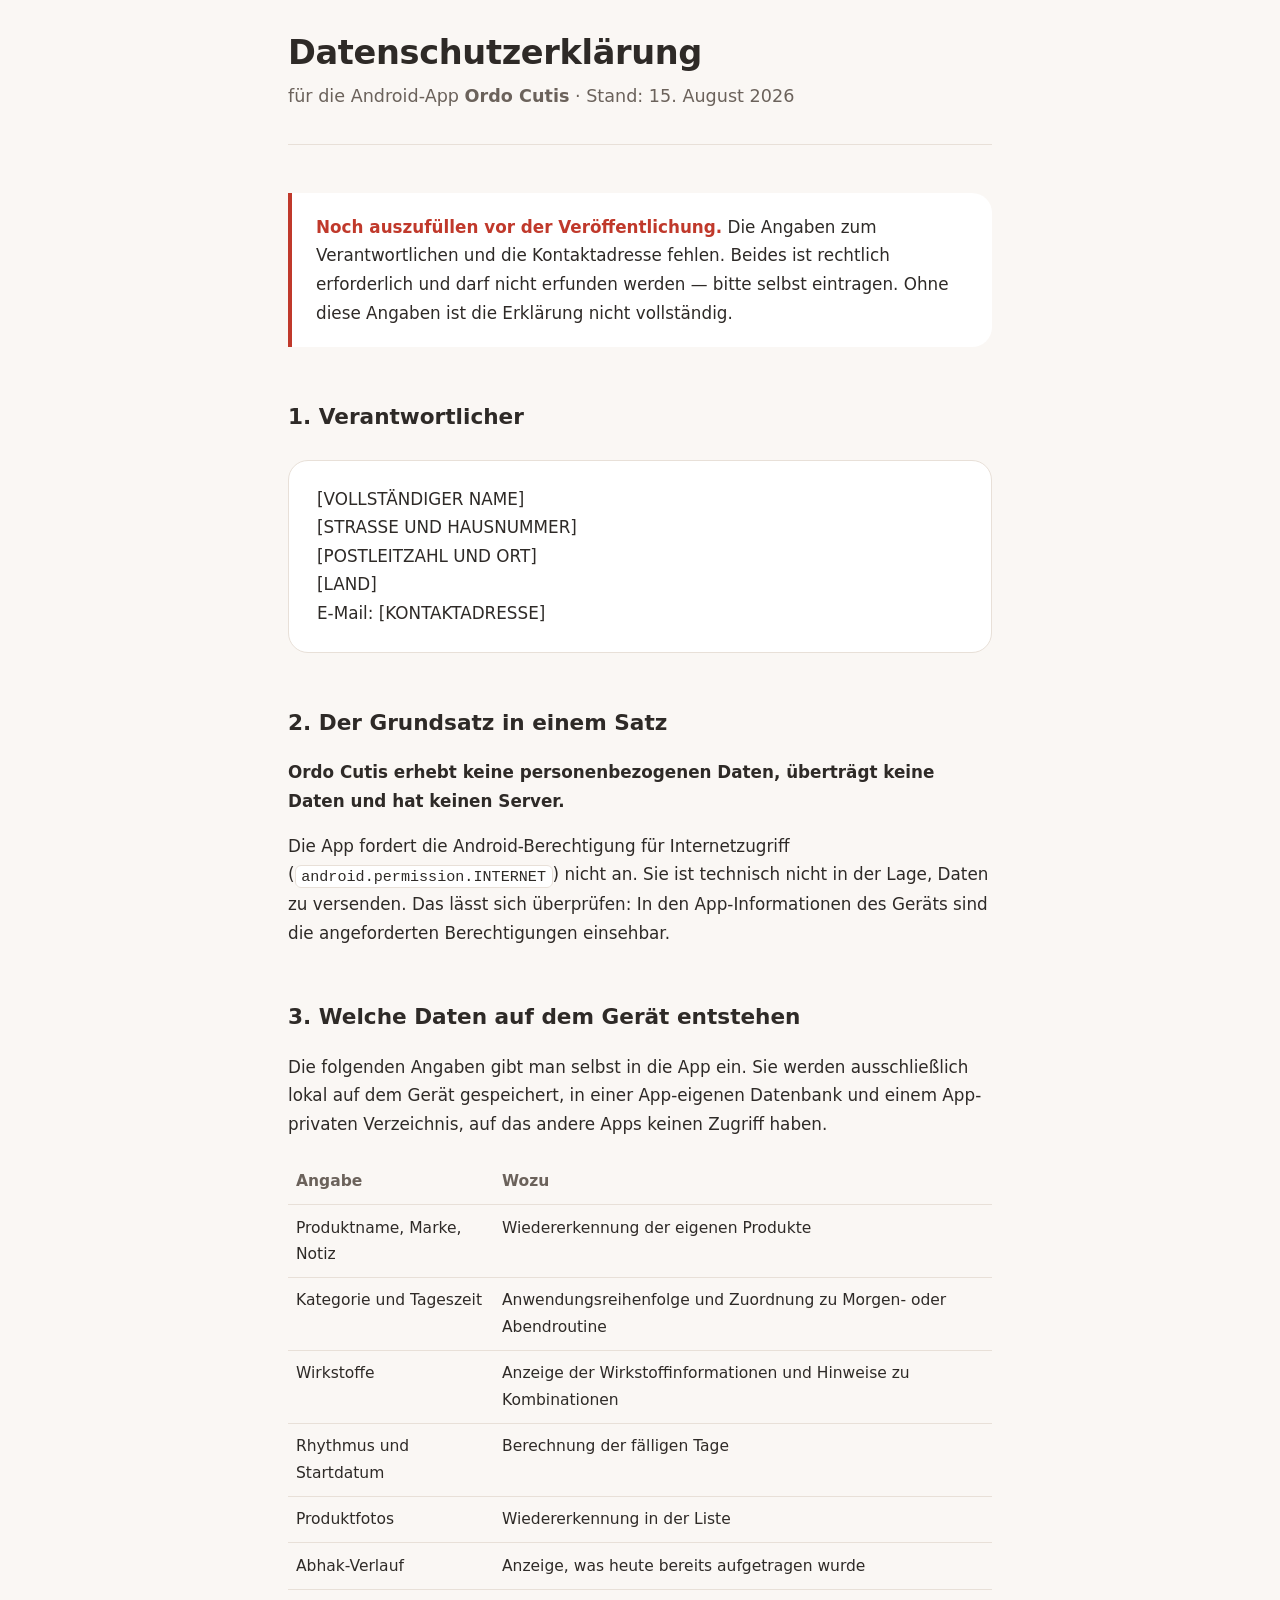
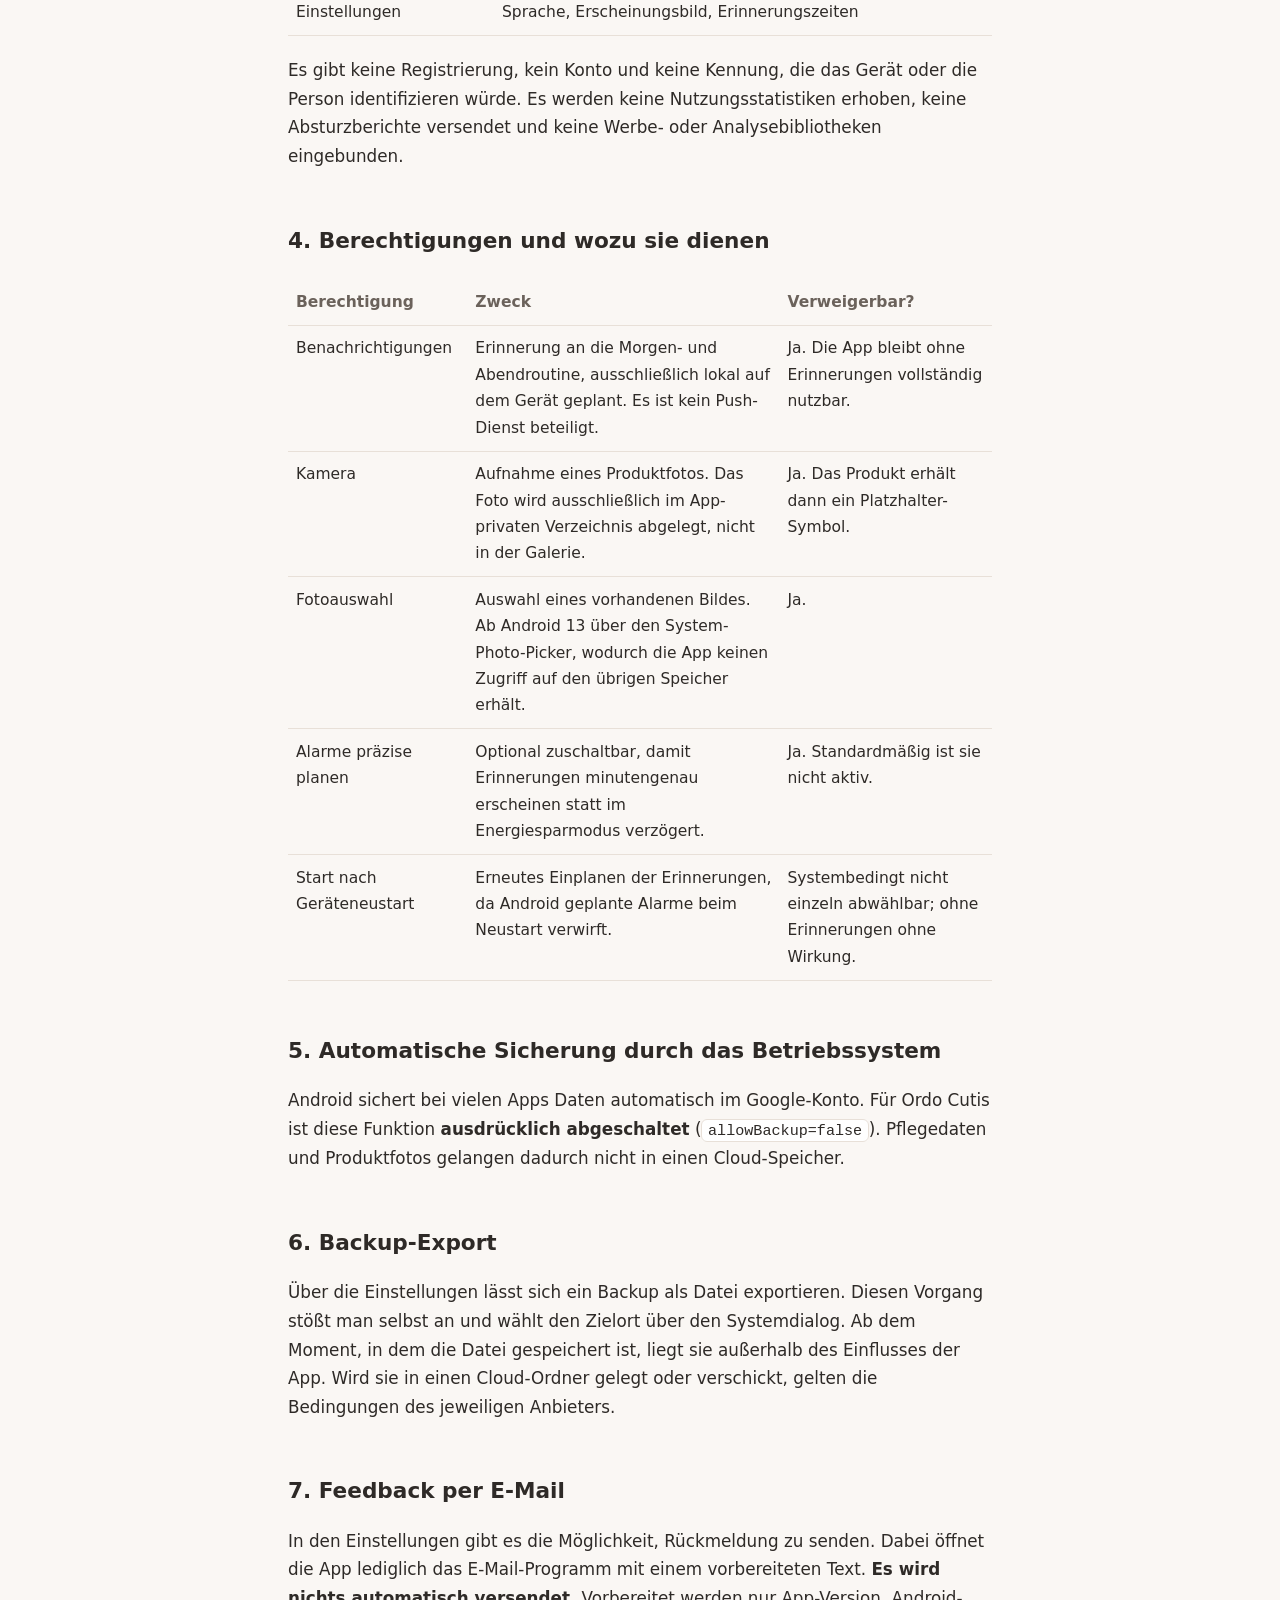
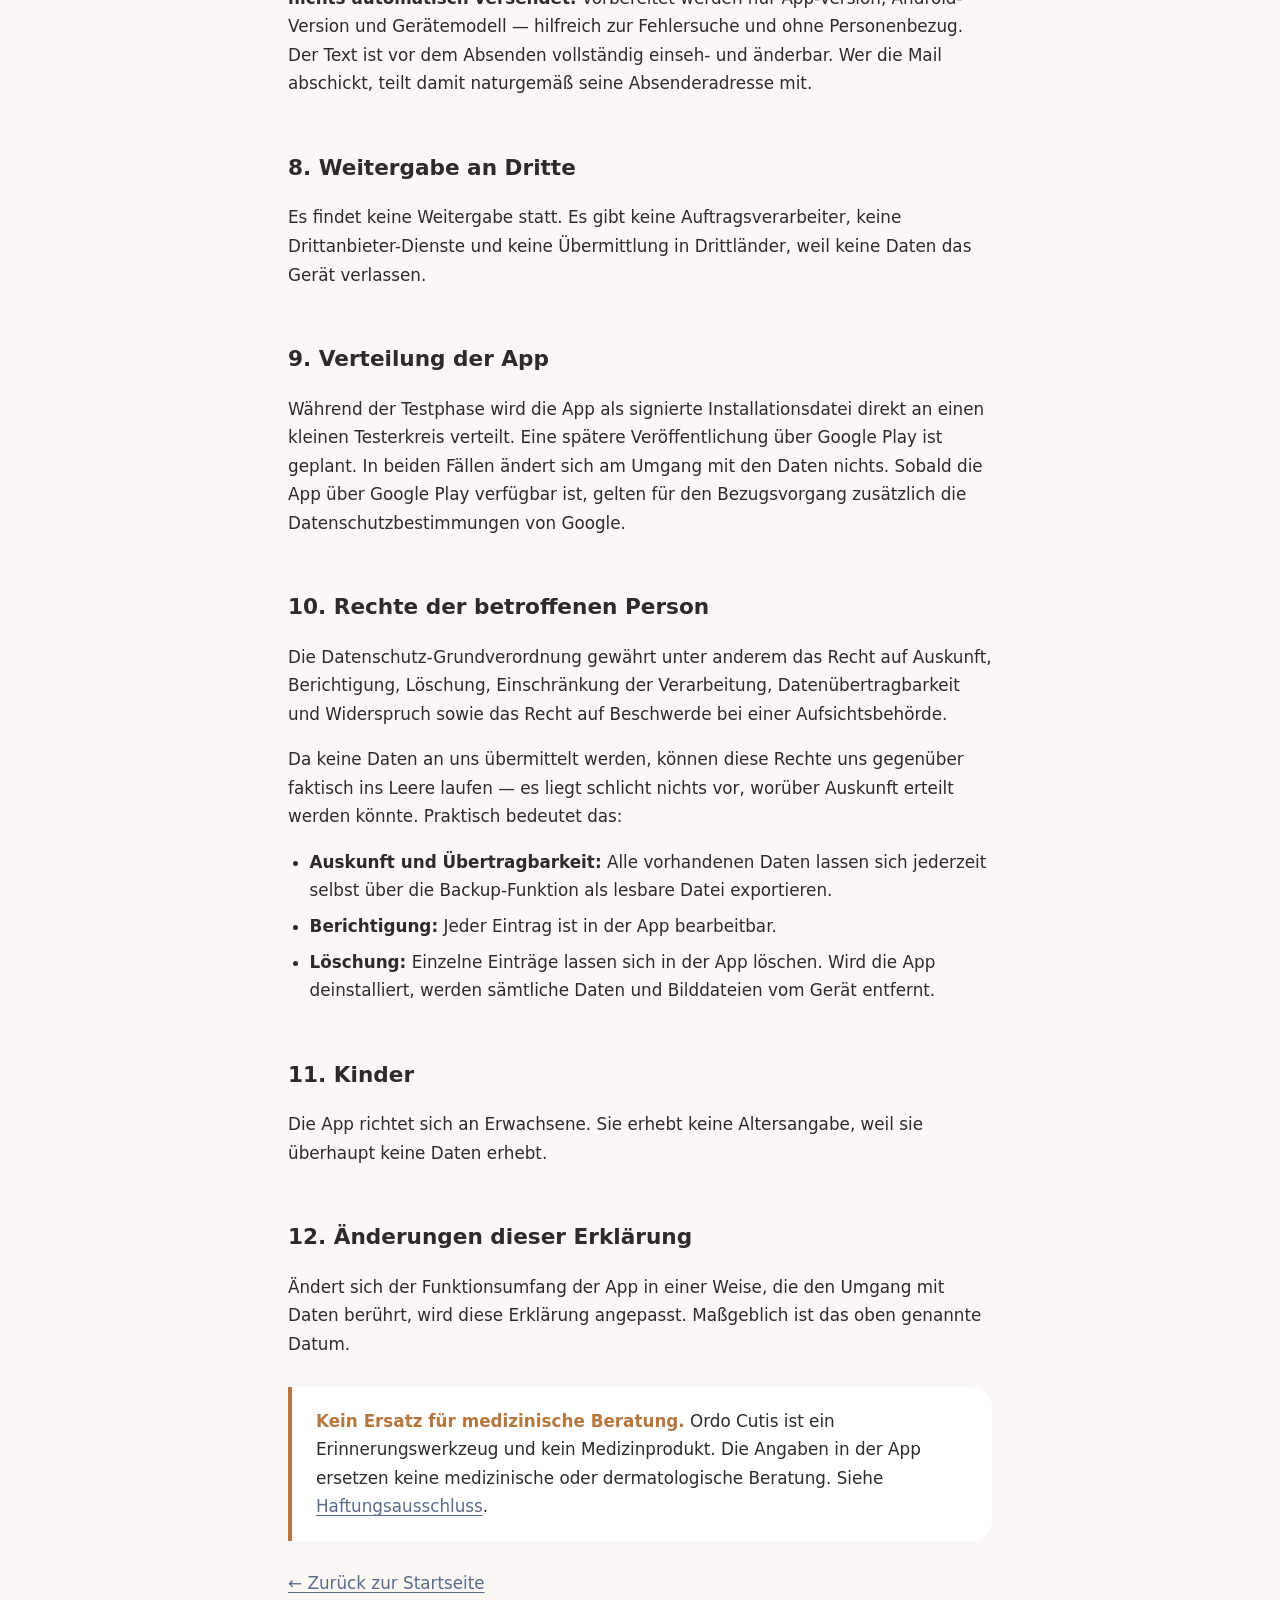
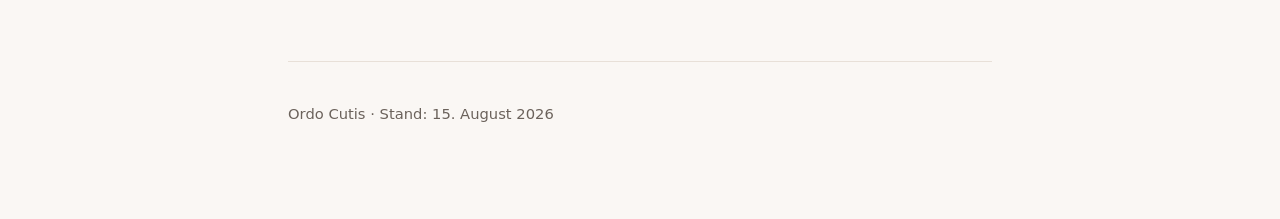
==== datenschutz.html @ ed02987b "Projektseite mit Datenschutzerklaerung und Haftungsausschluss Statische Seite ohne Framework und ohn" ====
<!DOCTYPE html>
<html lang="de">
<head>
<meta charset="utf-8">
<meta name="viewport" content="width=device-width, initial-scale=1">
<title>Datenschutzerklärung — Ordo Cutis</title>
<meta name="description" content="Datenschutzerklärung der App Ordo Cutis. Die App erhebt keine Daten, überträgt nichts und funktioniert vollständig offline.">
<link rel="stylesheet" href="style.css">
</head>
<body>

<header>
  <h1>Datenschutzerklärung</h1>
  <p class="untertitel">für die Android-App <strong>Ordo Cutis</strong> · Stand: 15. August 2026</p>
</header>

<main>

<div class="platzhalter">
  <strong>Noch auszufüllen vor der Veröffentlichung.</strong>
  Die Angaben zum Verantwortlichen und die Kontaktadresse fehlen. Beides ist
  rechtlich erforderlich und darf nicht erfunden werden — bitte selbst
  eintragen. Ohne diese Angaben ist die Erklärung nicht vollständig.
</div>

<h2>1. Verantwortlicher</h2>

<div class="karte">
<p style="margin:0">
[VOLLSTÄNDIGER NAME]<br>
[STRASSE UND HAUSNUMMER]<br>
[POSTLEITZAHL UND ORT]<br>
[LAND]<br>
E-Mail: [KONTAKTADRESSE]
</p>
</div>

<h2>2. Der Grundsatz in einem Satz</h2>

<p>
<strong>Ordo Cutis erhebt keine personenbezogenen Daten, überträgt keine Daten
und hat keinen Server.</strong>
</p>

<p>
Die App fordert die Android-Berechtigung für Internetzugriff
(<code>android.permission.INTERNET</code>) nicht an. Sie ist technisch nicht in
der Lage, Daten zu versenden. Das lässt sich überprüfen: In den
App-Informationen des Geräts sind die angeforderten Berechtigungen einsehbar.
</p>

<h2>3. Welche Daten auf dem Gerät entstehen</h2>

<p>
Die folgenden Angaben gibt man selbst in die App ein. Sie werden
ausschließlich lokal auf dem Gerät gespeichert, in einer App-eigenen Datenbank
und einem App-privaten Verzeichnis, auf das andere Apps keinen Zugriff haben.
</p>

<table>
  <tr><th>Angabe</th><th>Wozu</th></tr>
  <tr><td>Produktname, Marke, Notiz</td><td>Wiedererkennung der eigenen Produkte</td></tr>
  <tr><td>Kategorie und Tageszeit</td><td>Anwendungsreihenfolge und Zuordnung zu Morgen- oder Abendroutine</td></tr>
  <tr><td>Wirkstoffe</td><td>Anzeige der Wirkstoffinformationen und Hinweise zu Kombinationen</td></tr>
  <tr><td>Rhythmus und Startdatum</td><td>Berechnung der fälligen Tage</td></tr>
  <tr><td>Produktfotos</td><td>Wiedererkennung in der Liste</td></tr>
  <tr><td>Abhak-Verlauf</td><td>Anzeige, was heute bereits aufgetragen wurde</td></tr>
  <tr><td>Einstellungen</td><td>Sprache, Erscheinungsbild, Erinnerungszeiten</td></tr>
</table>

<p>
Es gibt keine Registrierung, kein Konto und keine Kennung, die das Gerät oder
die Person identifizieren würde. Es werden keine Nutzungsstatistiken erhoben,
keine Absturzberichte versendet und keine Werbe- oder Analysebibliotheken
eingebunden.
</p>

<h2>4. Berechtigungen und wozu sie dienen</h2>

<table>
  <tr><th>Berechtigung</th><th>Zweck</th><th>Verweigerbar?</th></tr>
  <tr>
    <td>Benachrichtigungen</td>
    <td>Erinnerung an die Morgen- und Abendroutine, ausschließlich lokal auf
        dem Gerät geplant. Es ist kein Push-Dienst beteiligt.</td>
    <td>Ja. Die App bleibt ohne Erinnerungen vollständig nutzbar.</td>
  </tr>
  <tr>
    <td>Kamera</td>
    <td>Aufnahme eines Produktfotos. Das Foto wird ausschließlich im
        App-privaten Verzeichnis abgelegt, nicht in der Galerie.</td>
    <td>Ja. Das Produkt erhält dann ein Platzhalter-Symbol.</td>
  </tr>
  <tr>
    <td>Fotoauswahl</td>
    <td>Auswahl eines vorhandenen Bildes. Ab Android 13 über den System-Photo-Picker,
        wodurch die App keinen Zugriff auf den übrigen Speicher erhält.</td>
    <td>Ja.</td>
  </tr>
  <tr>
    <td>Alarme präzise planen</td>
    <td>Optional zuschaltbar, damit Erinnerungen minutengenau erscheinen statt
        im Energiesparmodus verzögert.</td>
    <td>Ja. Standardmäßig ist sie nicht aktiv.</td>
  </tr>
  <tr>
    <td>Start nach Geräteneustart</td>
    <td>Erneutes Einplanen der Erinnerungen, da Android geplante Alarme beim
        Neustart verwirft.</td>
    <td>Systembedingt nicht einzeln abwählbar; ohne Erinnerungen ohne Wirkung.</td>
  </tr>
</table>

<h2>5. Automatische Sicherung durch das Betriebssystem</h2>

<p>
Android sichert bei vielen Apps Daten automatisch im Google-Konto. Für
Ordo Cutis ist diese Funktion <strong>ausdrücklich abgeschaltet</strong>
(<code>allowBackup=false</code>). Pflegedaten und Produktfotos gelangen dadurch
nicht in einen Cloud-Speicher.
</p>

<h2>6. Backup-Export</h2>

<p>
Über die Einstellungen lässt sich ein Backup als Datei exportieren. Diesen
Vorgang stößt man selbst an und wählt den Zielort über den Systemdialog. Ab dem
Moment, in dem die Datei gespeichert ist, liegt sie außerhalb des Einflusses
der App. Wird sie in einen Cloud-Ordner gelegt oder verschickt, gelten die
Bedingungen des jeweiligen Anbieters.
</p>

<h2>7. Feedback per E-Mail</h2>

<p>
In den Einstellungen gibt es die Möglichkeit, Rückmeldung zu senden. Dabei
öffnet die App lediglich das E-Mail-Programm mit einem vorbereiteten Text.
<strong>Es wird nichts automatisch versendet.</strong> Vorbereitet werden nur
App-Version, Android-Version und Gerätemodell — hilfreich zur Fehlersuche und
ohne Personenbezug. Der Text ist vor dem Absenden vollständig einseh- und
änderbar. Wer die Mail abschickt, teilt damit naturgemäß seine
Absenderadresse mit.
</p>

<h2>8. Weitergabe an Dritte</h2>

<p>
Es findet keine Weitergabe statt. Es gibt keine Auftragsverarbeiter, keine
Drittanbieter-Dienste und keine Übermittlung in Drittländer, weil keine Daten
das Gerät verlassen.
</p>

<h2>9. Verteilung der App</h2>

<p>
Während der Testphase wird die App als signierte Installationsdatei direkt an
einen kleinen Testerkreis verteilt. Eine spätere Veröffentlichung über Google
Play ist geplant. In beiden Fällen ändert sich am Umgang mit den Daten nichts.
Sobald die App über Google Play verfügbar ist, gelten für den Bezugsvorgang
zusätzlich die Datenschutzbestimmungen von Google.
</p>

<h2>10. Rechte der betroffenen Person</h2>

<p>
Die Datenschutz-Grundverordnung gewährt unter anderem das Recht auf Auskunft,
Berichtigung, Löschung, Einschränkung der Verarbeitung, Datenübertragbarkeit
und Widerspruch sowie das Recht auf Beschwerde bei einer Aufsichtsbehörde.
</p>

<p>
Da keine Daten an uns übermittelt werden, können diese Rechte uns gegenüber
faktisch ins Leere laufen — es liegt schlicht nichts vor, worüber Auskunft
erteilt werden könnte. Praktisch bedeutet das:
</p>

<ul>
  <li><strong>Auskunft und Übertragbarkeit:</strong> Alle vorhandenen Daten
      lassen sich jederzeit selbst über die Backup-Funktion als lesbare Datei
      exportieren.</li>
  <li><strong>Berichtigung:</strong> Jeder Eintrag ist in der App bearbeitbar.</li>
  <li><strong>Löschung:</strong> Einzelne Einträge lassen sich in der App
      löschen. Wird die App deinstalliert, werden sämtliche Daten und
      Bilddateien vom Gerät entfernt.</li>
</ul>

<h2>11. Kinder</h2>

<p>
Die App richtet sich an Erwachsene. Sie erhebt keine Altersangabe, weil sie
überhaupt keine Daten erhebt.
</p>

<h2>12. Änderungen dieser Erklärung</h2>

<p>
Ändert sich der Funktionsumfang der App in einer Weise, die den Umgang mit
Daten berührt, wird diese Erklärung angepasst. Maßgeblich ist das oben
genannte Datum.
</p>

<div class="hinweis">
  <strong>Kein Ersatz für medizinische Beratung.</strong>
  Ordo Cutis ist ein Erinnerungswerkzeug und kein Medizinprodukt. Die
  Angaben in der App ersetzen keine medizinische oder dermatologische
  Beratung. Siehe <a href="haftungsausschluss.html">Haftungsausschluss</a>.
</div>

<p><a href="index.html">← Zurück zur Startseite</a></p>

</main>

<footer>
  <p>Ordo Cutis · Stand: 15. August 2026</p>
</footer>

</body>
</html>
---- style.css ----
/* Ordo Cutis - Projektseite
   Ruhig, hell, hautfreundlich: warme Neutraltoene, viel Weissraum,
   weiche Radien, keine harten Schatten. Bewusst ohne Framework und ohne
   externe Ressourcen - die Seite soll in fuenf Jahren noch unveraendert
   funktionieren. */

:root {
  --grund: #faf7f4;
  --flaeche: #ffffff;
  --text: #2e2a27;
  --text-leise: #6b625b;
  --linie: #e8e0d8;
  --akzent-morgen: #b8763f;
  --akzent-abend: #5a6b8c;
  --radius: 20px;
  --breite: 44rem;
}

@media (prefers-color-scheme: dark) {
  :root {
    --grund: #1c1917;
    --flaeche: #262220;
    --text: #ede7e1;
    --text-leise: #a89e96;
    --linie: #3a3431;
    --akzent-morgen: #e0a068;
    --akzent-abend: #93a6cc;
  }
}

* { box-sizing: border-box; }

body {
  margin: 0;
  padding: 2rem 1.25rem 5rem;
  background: var(--grund);
  color: var(--text);
  font-family: "Segoe UI", system-ui, -apple-system, sans-serif;
  font-size: 1.05rem;
  line-height: 1.7;
}

main { max-width: var(--breite); margin: 0 auto; }

header {
  max-width: var(--breite);
  margin: 0 auto 3rem;
  padding-bottom: 2rem;
  border-bottom: 1px solid var(--linie);
}

h1 {
  font-size: 2.1rem;
  line-height: 1.25;
  margin: 0 0 .5rem;
  letter-spacing: -0.01em;
}

.untertitel {
  color: var(--text-leise);
  font-size: 1.1rem;
  margin: 0;
}

h2 {
  font-size: 1.35rem;
  margin: 2.75rem 0 .75rem;
  padding-top: .5rem;
}

h3 { font-size: 1.1rem; margin: 1.75rem 0 .5rem; }

a { color: var(--akzent-abend); text-underline-offset: 3px; }
a:hover { color: var(--akzent-morgen); }

.karte {
  background: var(--flaeche);
  border: 1px solid var(--linie);
  border-radius: var(--radius);
  padding: 1.5rem 1.75rem;
  margin: 1.5rem 0;
}

.hinweis {
  border-left: 4px solid var(--akzent-morgen);
  background: var(--flaeche);
  border-radius: 0 var(--radius) var(--radius) 0;
  padding: 1.25rem 1.5rem;
  margin: 1.75rem 0;
}

.hinweis strong { color: var(--akzent-morgen); }

.platzhalter {
  border-left: 4px solid #c0392b;
  background: var(--flaeche);
  border-radius: 0 var(--radius) var(--radius) 0;
  padding: 1.25rem 1.5rem;
  margin: 1.75rem 0;
}

.platzhalter strong { color: #c0392b; }

ul { padding-left: 1.35rem; }
li { margin: .45rem 0; }

.sprachen {
  display: flex;
  flex-wrap: wrap;
  gap: .75rem;
  margin: 1.5rem 0 0;
  padding: 0;
  list-style: none;
}

.sprachen a {
  display: inline-block;
  padding: .4rem 1rem;
  border: 1px solid var(--linie);
  border-radius: 999px;
  background: var(--flaeche);
  text-decoration: none;
  font-size: .95rem;
}

footer {
  max-width: var(--breite);
  margin: 4rem auto 0;
  padding-top: 1.5rem;
  border-top: 1px solid var(--linie);
  color: var(--text-leise);
  font-size: .92rem;
}

table {
  width: 100%;
  border-collapse: collapse;
  margin: 1.25rem 0;
  font-size: .97rem;
}

th, td {
  text-align: left;
  padding: .6rem .5rem;
  border-bottom: 1px solid var(--linie);
  vertical-align: top;
}

th { color: var(--text-leise); font-weight: 600; }

code {
  background: var(--flaeche);
  border: 1px solid var(--linie);
  border-radius: 6px;
  padding: .1rem .35rem;
  font-size: .9em;
}
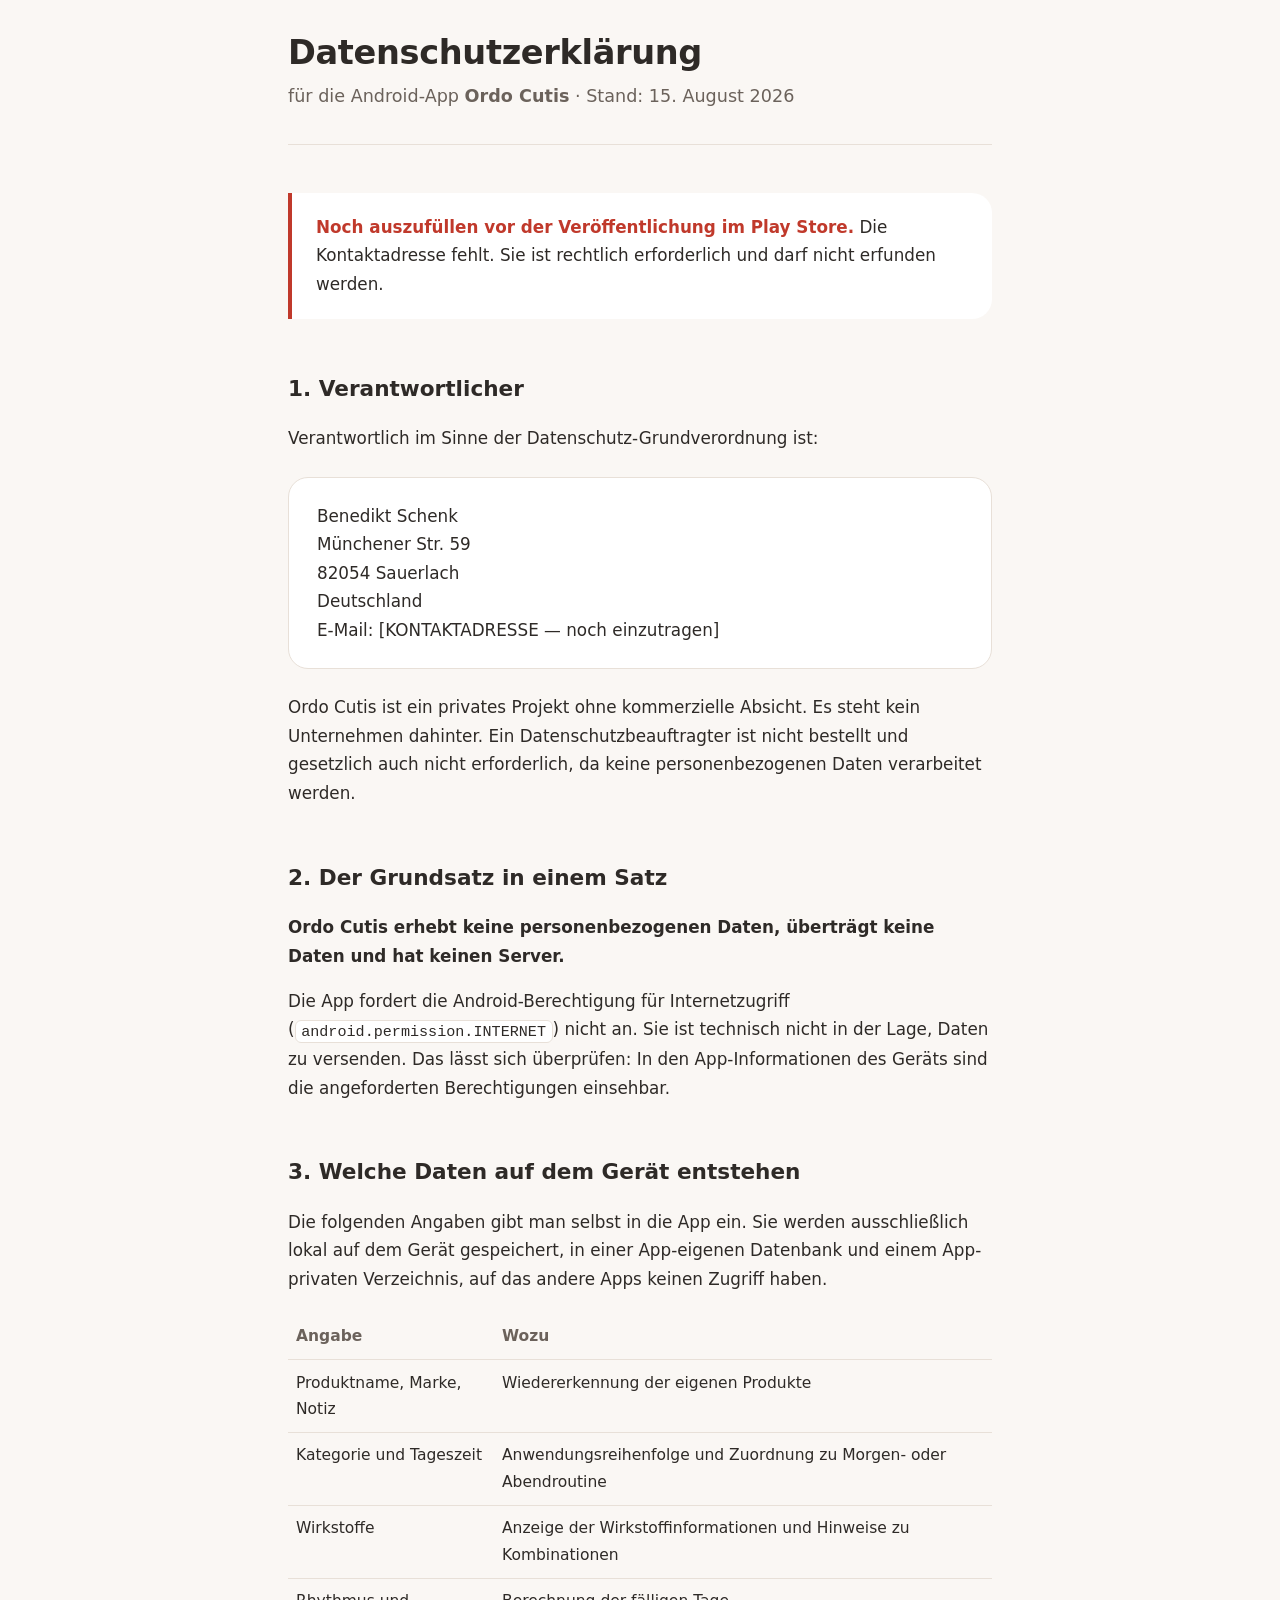
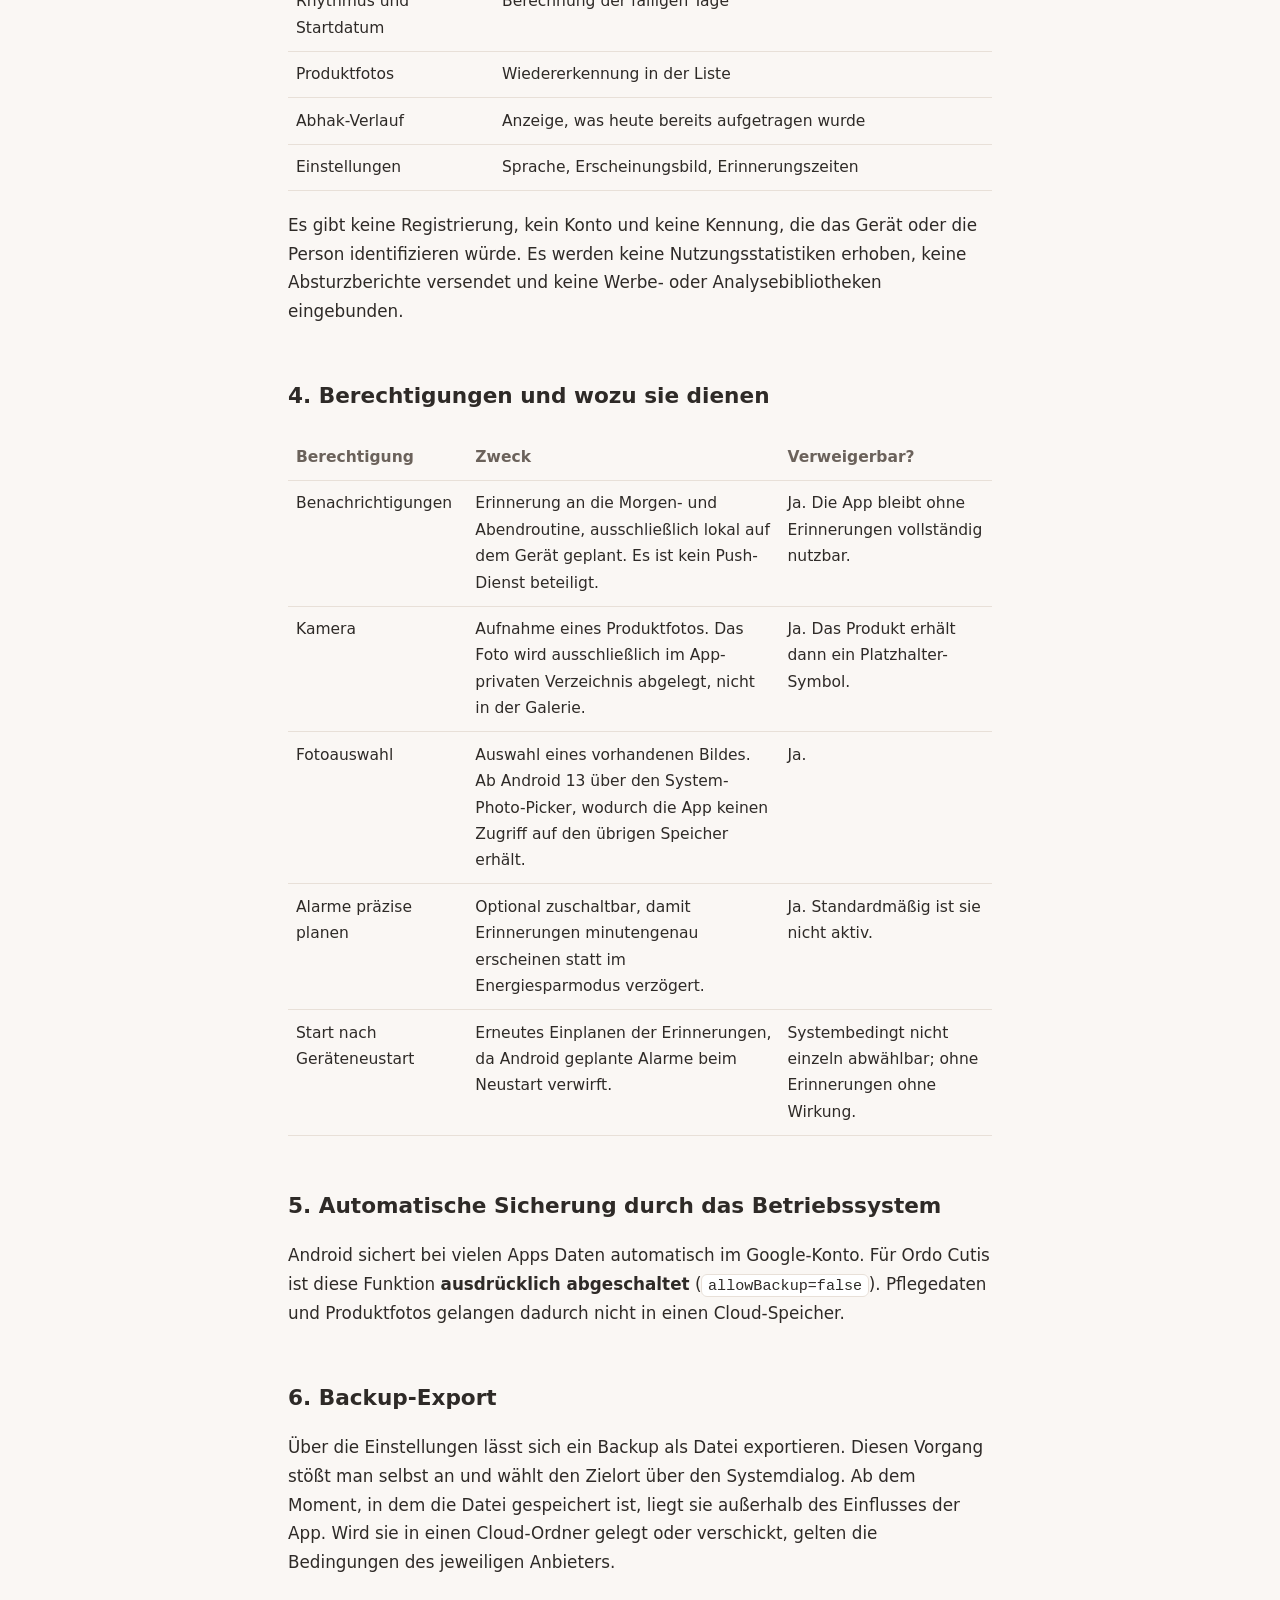
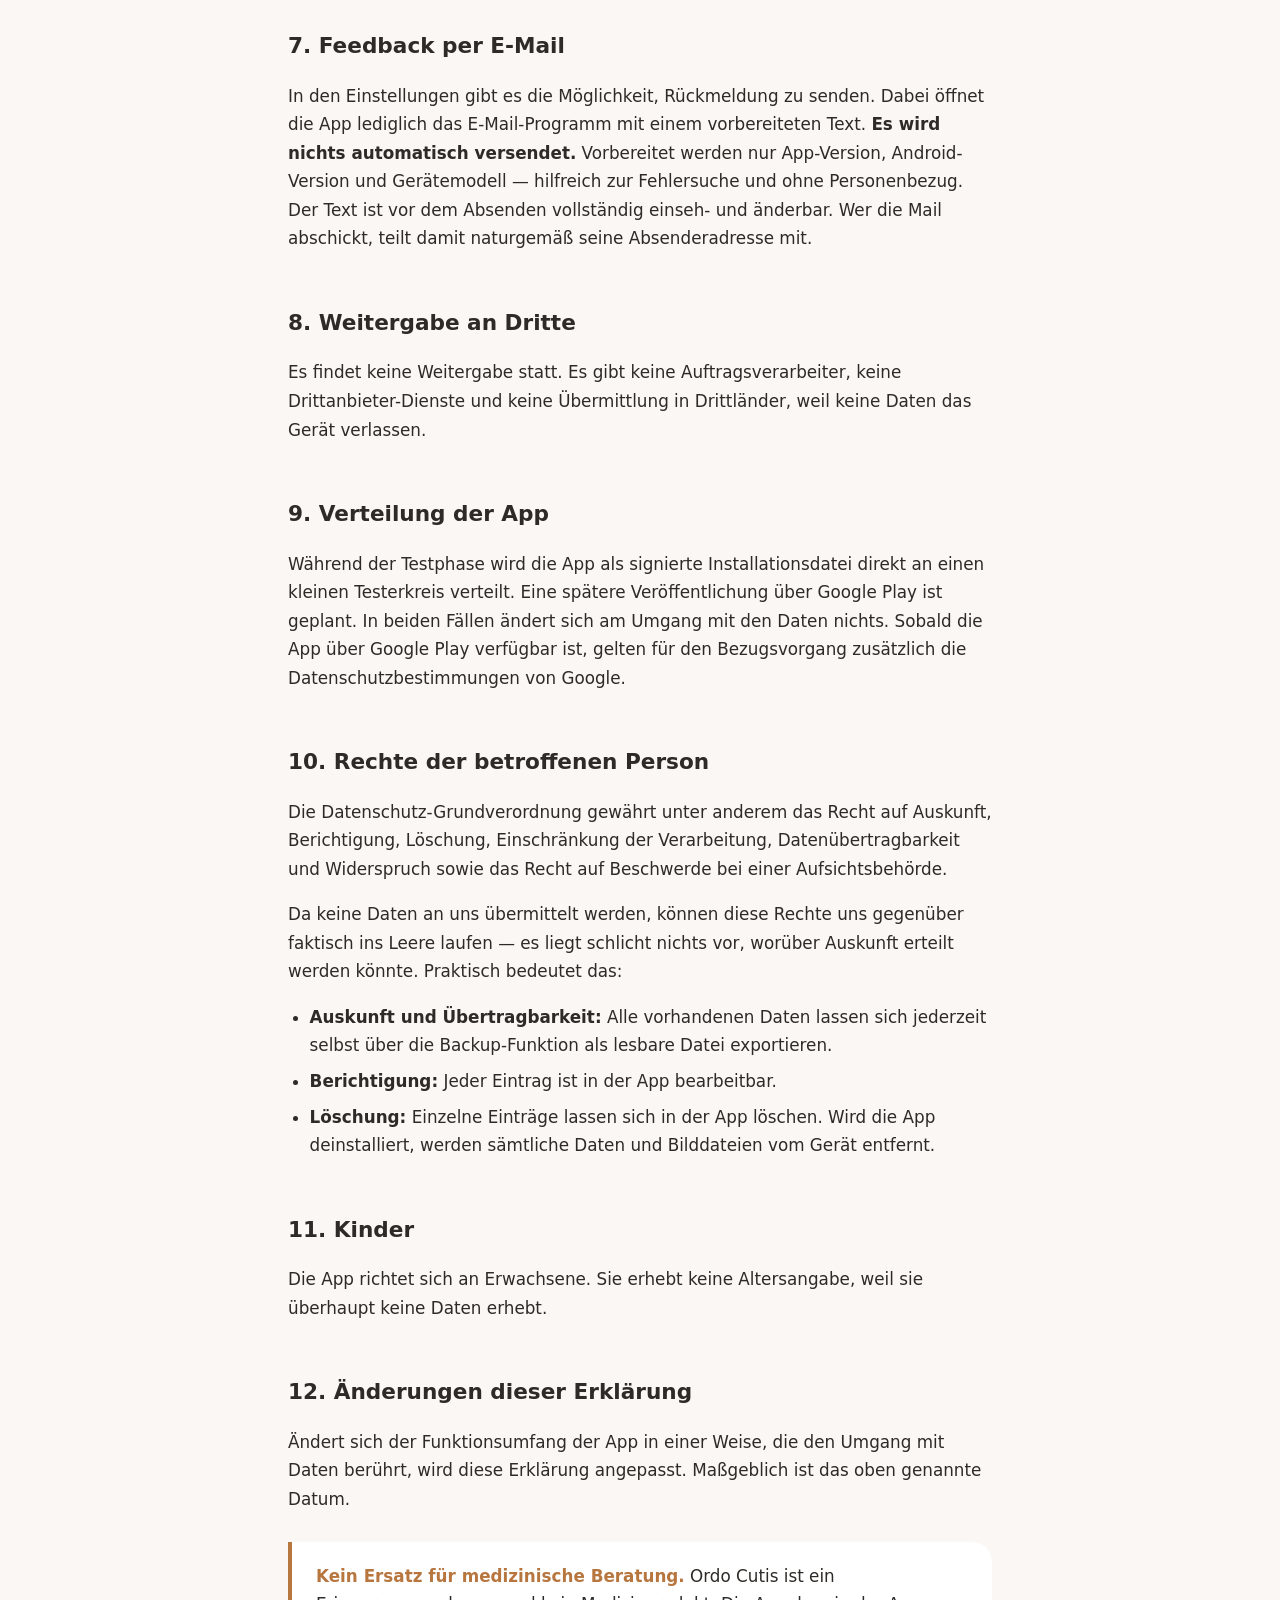
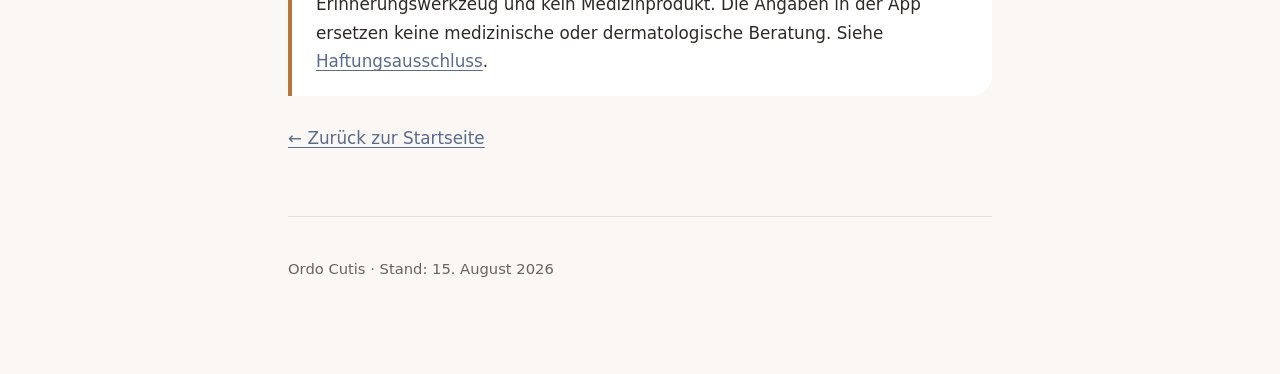
==== commit 7f91b13f: "Verantwortlichen eingetragen und Impressum ergaenzt - Verantwortlicher nach DSGVO in Datenschutz DE " ====
--- a/datenschutz.html
+++ b/datenschutz.html
@@ -17,23 +17,31 @@
 <main>
 
 <div class="platzhalter">
-  <strong>Noch auszufüllen vor der Veröffentlichung.</strong>
-  Die Angaben zum Verantwortlichen und die Kontaktadresse fehlen. Beides ist
-  rechtlich erforderlich und darf nicht erfunden werden — bitte selbst
-  eintragen. Ohne diese Angaben ist die Erklärung nicht vollständig.
+  <strong>Noch auszufüllen vor der Veröffentlichung im Play Store.</strong>
+  Die Kontaktadresse fehlt. Sie ist rechtlich erforderlich und darf nicht
+  erfunden werden.
 </div>
 
 <h2>1. Verantwortlicher</h2>
+
+<p>Verantwortlich im Sinne der Datenschutz-Grundverordnung ist:</p>
 
 <div class="karte">
 <p style="margin:0">
-[VOLLSTÄNDIGER NAME]<br>
-[STRASSE UND HAUSNUMMER]<br>
-[POSTLEITZAHL UND ORT]<br>
-[LAND]<br>
-E-Mail: [KONTAKTADRESSE]
+Benedikt Schenk<br>
+Münchener Str. 59<br>
+82054 Sauerlach<br>
+Deutschland<br>
+E-Mail: [KONTAKTADRESSE — noch einzutragen]
 </p>
 </div>
+
+<p>
+Ordo Cutis ist ein privates Projekt ohne kommerzielle Absicht. Es steht kein
+Unternehmen dahinter. Ein Datenschutzbeauftragter ist nicht bestellt und
+gesetzlich auch nicht erforderlich, da keine personenbezogenen Daten
+verarbeitet werden.
+</p>
 
 <h2>2. Der Grundsatz in einem Satz</h2>
 
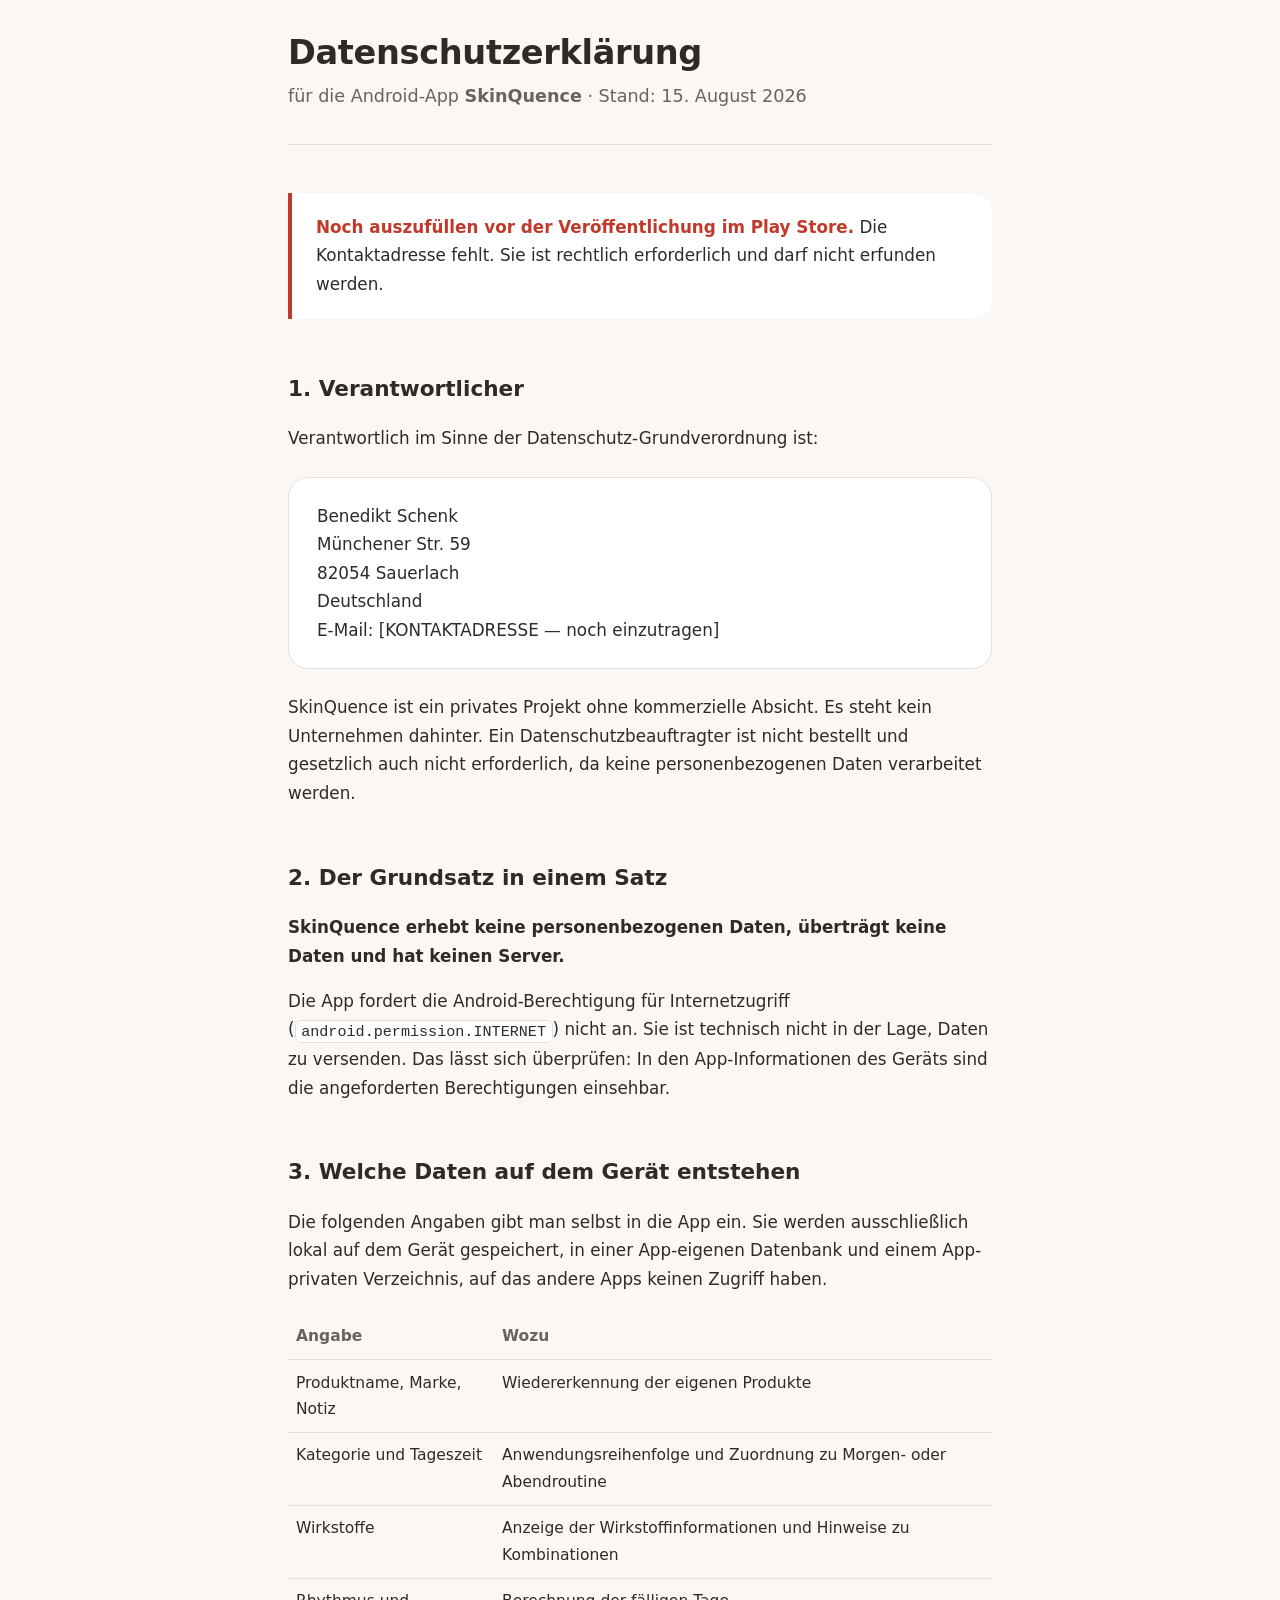
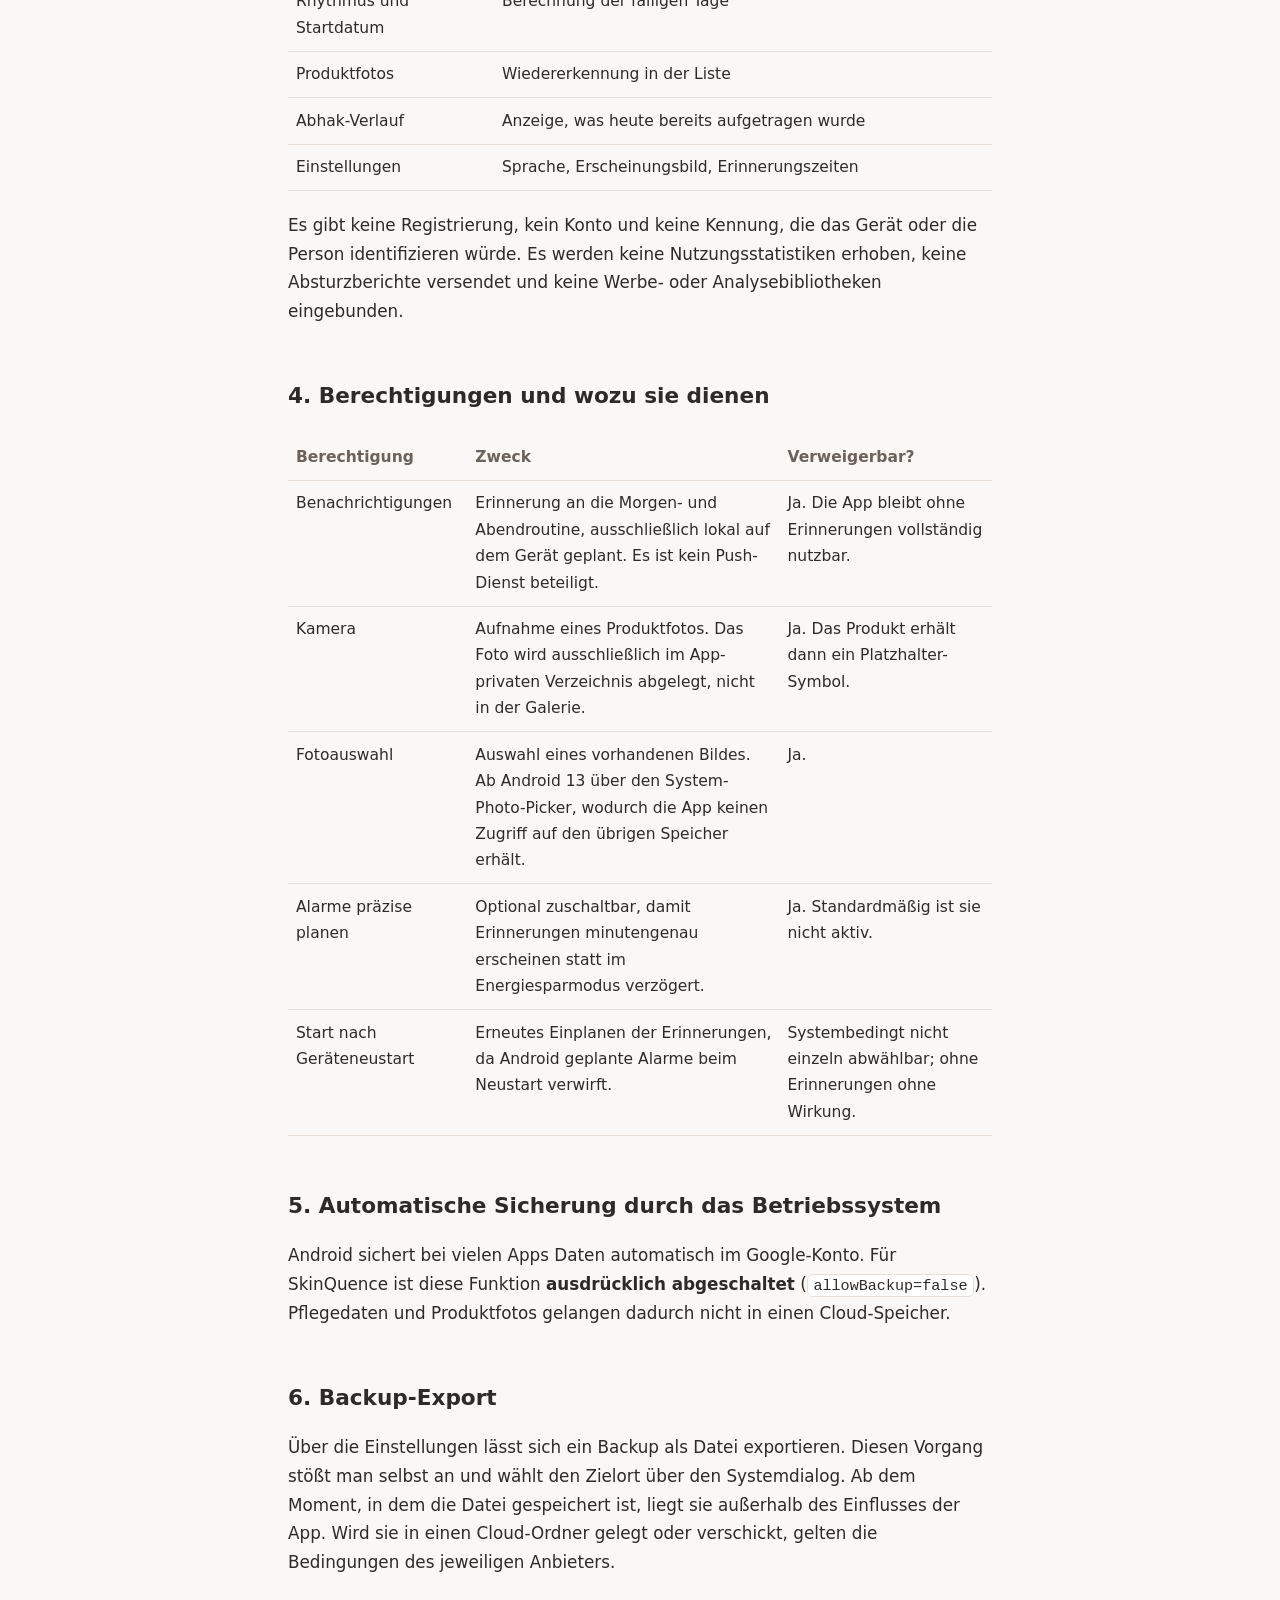
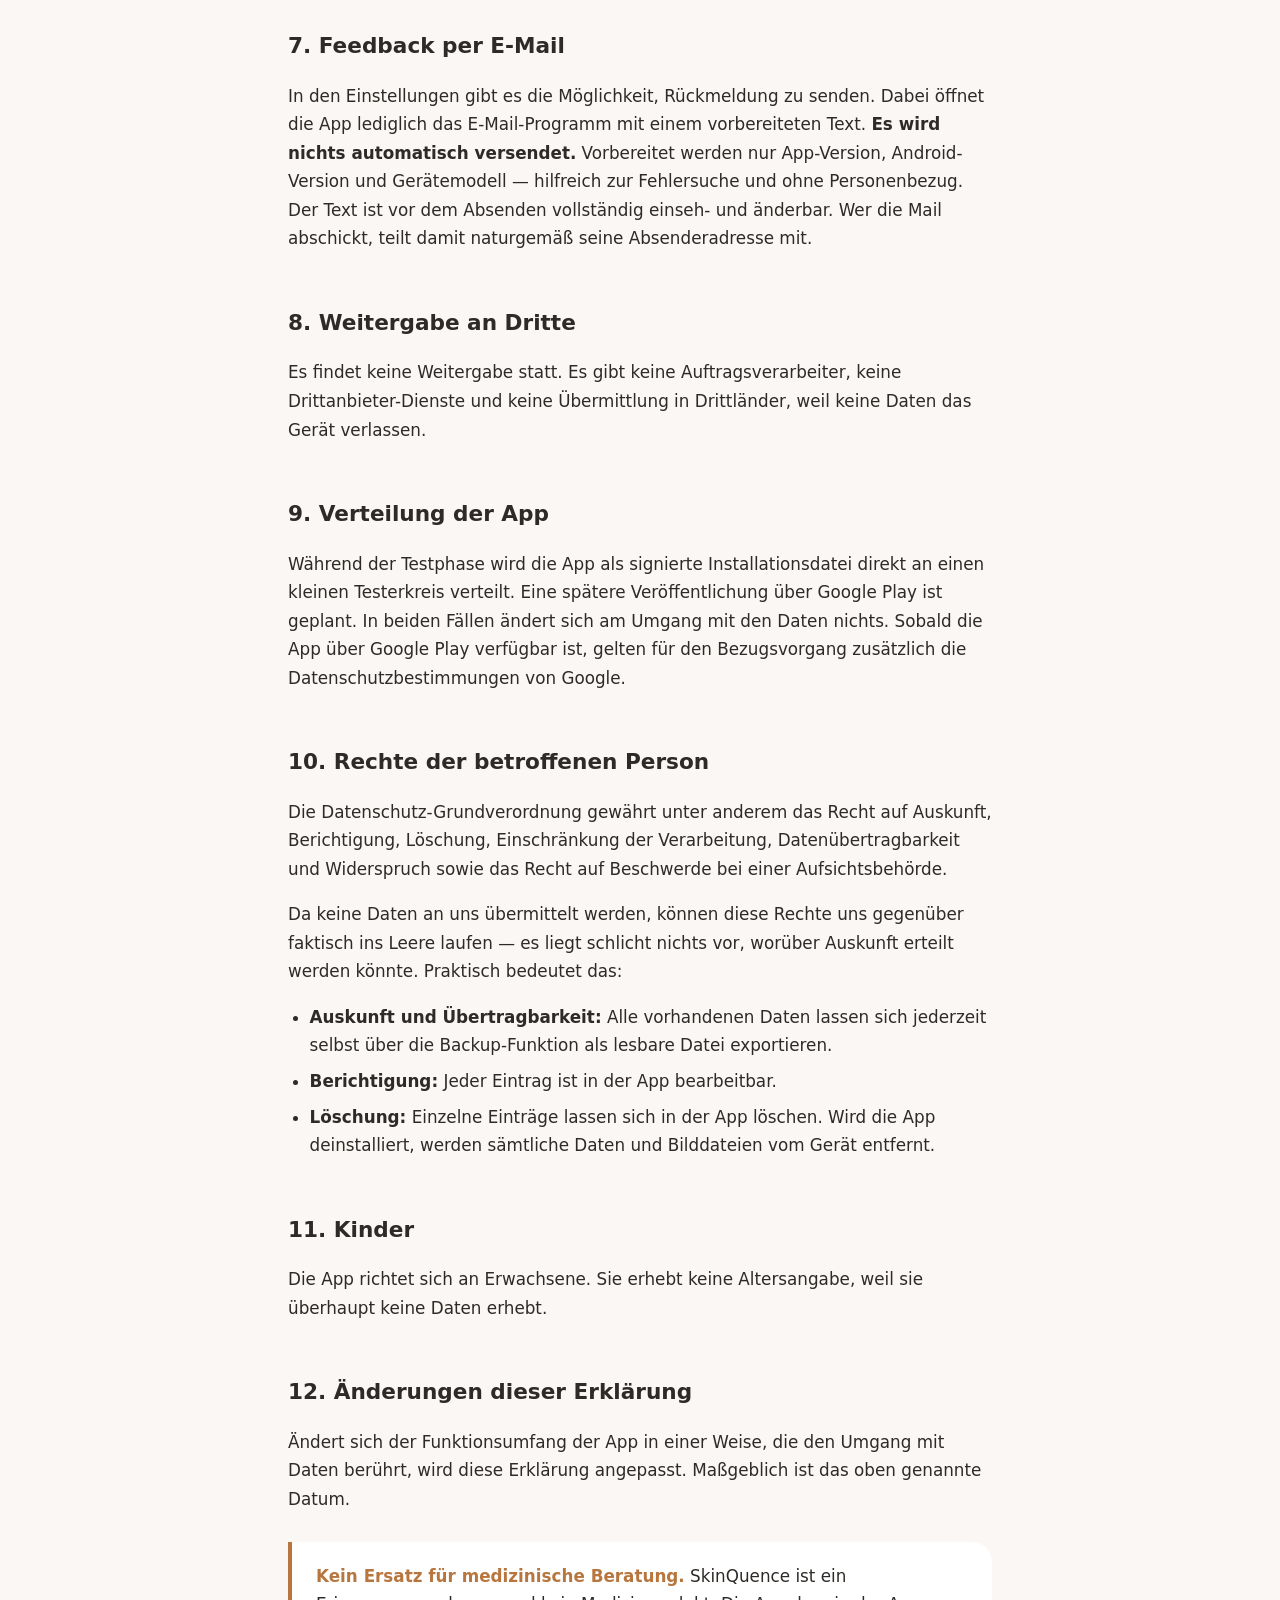
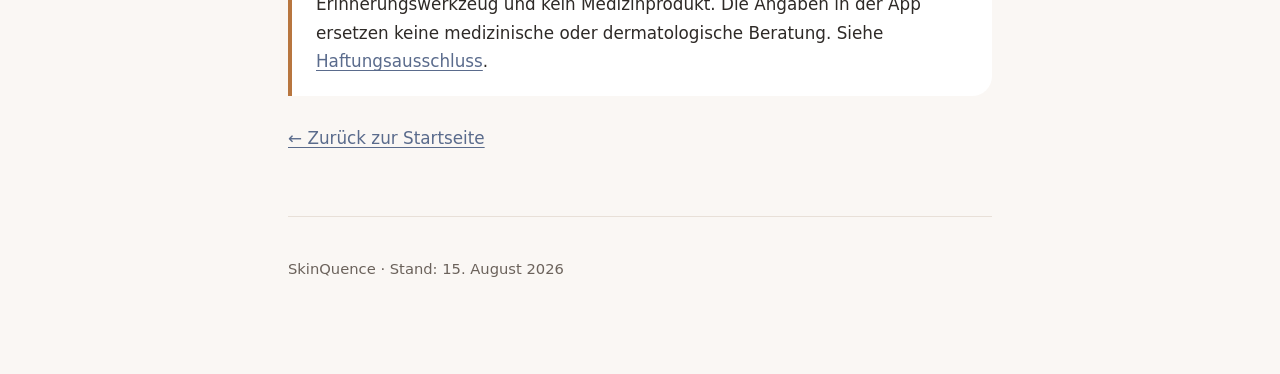
==== commit 78690349: "Umbenennung in SkinQuence Der App-Name wird von Maschinenuebersetzern als "Hauterkrankung" wiedergeg" ====
--- a/datenschutz.html
+++ b/datenschutz.html
@@ -3,15 +3,15 @@
 <head>
 <meta charset="utf-8">
 <meta name="viewport" content="width=device-width, initial-scale=1">
-<title>Datenschutzerklärung — Ordo Cutis</title>
-<meta name="description" content="Datenschutzerklärung der App Ordo Cutis. Die App erhebt keine Daten, überträgt nichts und funktioniert vollständig offline.">
+<title>Datenschutzerklärung — SkinQuence</title>
+<meta name="description" content="Datenschutzerklärung der App SkinQuence. Die App erhebt keine Daten, überträgt nichts und funktioniert vollständig offline.">
 <link rel="stylesheet" href="style.css">
 </head>
 <body>
 
 <header>
   <h1>Datenschutzerklärung</h1>
-  <p class="untertitel">für die Android-App <strong>Ordo Cutis</strong> · Stand: 15. August 2026</p>
+  <p class="untertitel">für die Android-App <strong>SkinQuence</strong> · Stand: 15. August 2026</p>
 </header>
 
 <main>
@@ -37,7 +37,7 @@
 </div>
 
 <p>
-Ordo Cutis ist ein privates Projekt ohne kommerzielle Absicht. Es steht kein
+SkinQuence ist ein privates Projekt ohne kommerzielle Absicht. Es steht kein
 Unternehmen dahinter. Ein Datenschutzbeauftragter ist nicht bestellt und
 gesetzlich auch nicht erforderlich, da keine personenbezogenen Daten
 verarbeitet werden.
@@ -46,7 +46,7 @@
 <h2>2. Der Grundsatz in einem Satz</h2>
 
 <p>
-<strong>Ordo Cutis erhebt keine personenbezogenen Daten, überträgt keine Daten
+<strong>SkinQuence erhebt keine personenbezogenen Daten, überträgt keine Daten
 und hat keinen Server.</strong>
 </p>
 
@@ -123,7 +123,7 @@
 
 <p>
 Android sichert bei vielen Apps Daten automatisch im Google-Konto. Für
-Ordo Cutis ist diese Funktion <strong>ausdrücklich abgeschaltet</strong>
+SkinQuence ist diese Funktion <strong>ausdrücklich abgeschaltet</strong>
 (<code>allowBackup=false</code>). Pflegedaten und Produktfotos gelangen dadurch
 nicht in einen Cloud-Speicher.
 </p>
@@ -209,7 +209,7 @@
 
 <div class="hinweis">
   <strong>Kein Ersatz für medizinische Beratung.</strong>
-  Ordo Cutis ist ein Erinnerungswerkzeug und kein Medizinprodukt. Die
+  SkinQuence ist ein Erinnerungswerkzeug und kein Medizinprodukt. Die
   Angaben in der App ersetzen keine medizinische oder dermatologische
   Beratung. Siehe <a href="haftungsausschluss.html">Haftungsausschluss</a>.
 </div>
@@ -219,7 +219,7 @@
 </main>
 
 <footer>
-  <p>Ordo Cutis · Stand: 15. August 2026</p>
+  <p>SkinQuence · Stand: 15. August 2026</p>
 </footer>
 
 </body>
--- a/style.css
+++ b/style.css
@@ -1,4 +1,4 @@
-/* Ordo Cutis - Projektseite
+/* SkinQuence - Projektseite
    Ruhig, hell, hautfreundlich: warme Neutraltoene, viel Weissraum,
    weiche Radien, keine harten Schatten. Bewusst ohne Framework und ohne
    externe Ressourcen - die Seite soll in fuenf Jahren noch unveraendert
